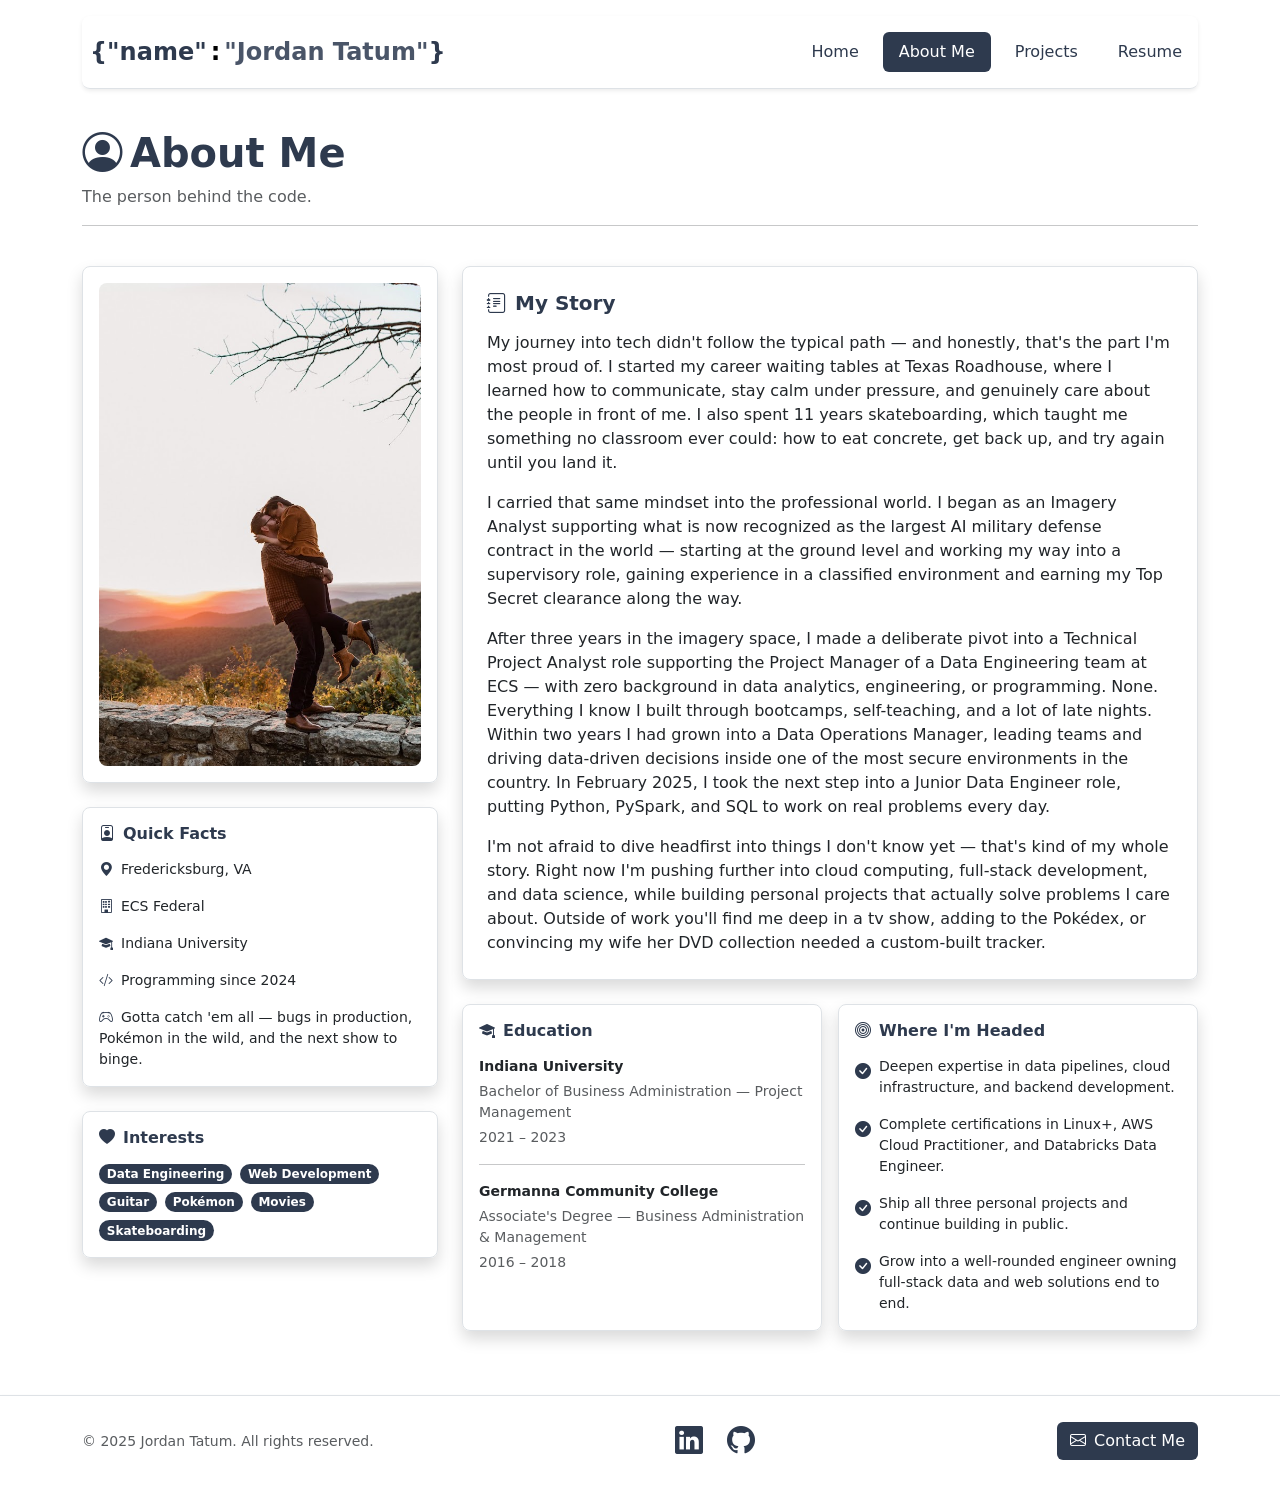
==== about_me.html @ b3b7743f "Initial commit Changes to be committed: 	new file:   about_me.html 	new file:   assests/jordan_resum" ====
<!DOCTYPE html>
<html lang="en">
  <head>
    <meta charset="UTF-8" />
    <meta name="viewport" content="width=device-width, initial-scale=1.0" />
    <link
      href="https://cdn.jsdelivr.net/npm/bootstrap@5.3.8/dist/css/bootstrap.min.css"
      rel="stylesheet"
      integrity="sha384-sRIl4kxILFvY47J16cr9ZwB07vP4J8+LH7qKQnuqkuIAvNWLzeN8tE5YBujZqJLB"
      crossorigin="anonymous"
    />
    <link rel="stylesheet" href="https://cdn.jsdelivr.net/npm/bootstrap-icons@1.11.3/font/bootstrap-icons.min.css"/>
    <link rel="stylesheet" href="./style.css" />
    <title>Jordan Tatum | About Me</title>
  </head>

  <body>

    <!-- Header Bar -->
    <div class="container pt-3">
      <header class="d-flex flex-wrap justify-content-center py-3 mb-4 border-bottom shadow-sm rounded-3">
        <a href="./home.html"
          class="d-flex align-items-center mb-3 mb-md-0 me-md-auto link-body-emphasis text-decoration-none px-2"
        >
          <span class="fs-4 fw-bold" style="color: #2e3a4e;">{ </span>
          <span class="fs-4 fw-bold" style="color: #2e3a4e;">"name"</span>
          <span class="fs-4 fw-bold mx-1">:</span>
          <span class="fs-4 fw-bold" style="color: #4a5568;">"Jordan Tatum"</span>
          <span class="fs-4 fw-bold" style="color: #2e3a4e;"> }</span>
        </a>
        <ul class="nav nav-pills gap-2">
          <li class="nav-item"><a href="./home.html" class="nav-link">Home</a></li>
          <li class="nav-item"><a href="./about_me.html" class="nav-link active" aria-current="page">About Me</a></li>
          <li class="nav-item"><a href="./projects.html" class="nav-link">Projects</a></li>
          <li class="nav-item"><a href="./resume.html" class="nav-link">Resume</a></li>
        </ul>
      </header>
    </div>

    <!-- Page Header -->
    <div class="container pt-3 pb-2">
      <h1 class="fw-bold" style="color: #2e3a4e;">
        <i class="bi bi-person-circle me-2"></i>About Me
      </h1>
      <p class="text-muted">The person behind the code.</p>
      <hr />
    </div>

    <!-- Main Content -->
    <div class="container py-3">
      <div class="row g-4">

        <!-- Left Column -->
        <div class="col-lg-4 d-flex flex-column gap-4">

          <!-- Photo Card -->
          <div class="border rounded-3 shadow p-3 text-center">
            <img
              src="./assests/maddy_and_jordan.jpeg"
              class="img-fluid rounded-3"
              alt="Jordan Tatum"
              style="max-width: 100%; object-fit: cover;"
              loading="lazy"
            />
          </div>

          <!-- Quick Facts Card -->
          <div class="border rounded-3 shadow p-3">
            <h6 class="fw-bold mb-3" style="color: #2e3a4e;">
              <i class="bi bi-person-badge me-2"></i>Quick Facts
            </h6>
            <ul class="list-unstyled mb-0 d-flex flex-column gap-3">
              <li class="small"><i class="bi bi-geo-alt-fill me-2" style="color: #2e3a4e;"></i>Fredericksburg, VA</li>
              <li class="small"><i class="bi bi-building me-2" style="color: #2e3a4e;"></i>ECS Federal</li>
              <li class="small"><i class="bi bi-mortarboard-fill me-2" style="color: #2e3a4e;"></i>Indiana University</li>
              <li class="small"><i class="bi bi-code-slash me-2" style="color: #2e3a4e;"></i>Programming since 2024</li>
              <li class="small"><i class="bi bi-controller me-2" style="color: #2e3a4e;"></i>Gotta catch 'em all — bugs in production, Pokémon in the wild, and the next show to binge.</li>
            </ul>
          </div>

          <!-- Interests Card -->
          <div class="border rounded-3 shadow p-3">
            <h6 class="fw-bold mb-3" style="color: #2e3a4e;">
              <i class="bi bi-heart-fill me-2"></i>Interests
            </h6>
            <div class="d-flex flex-wrap gap-2">
              <span class="badge rounded-pill" style="background-color: #2e3a4e;">Data Engineering</span>
              <span class="badge rounded-pill" style="background-color: #2e3a4e;">Web Development</span>
              <span class="badge rounded-pill" style="background-color: #2e3a4e;">Guitar</span>
              <span class="badge rounded-pill" style="background-color: #2e3a4e;">Pokémon</span>
              <span class="badge rounded-pill" style="background-color: #2e3a4e;">Movies</span>
              <span class="badge rounded-pill" style="background-color: #2e3a4e;">Skateboarding</span>
            </div>
          </div>

        </div>

        <!-- Right Column -->
        <div class="col-lg-8 d-flex flex-column gap-4">

          <!-- My Story Card -->
          <div class="border rounded-3 shadow p-4">
            <h5 class="fw-bold mb-3" style="color: #2e3a4e;">
              <i class="bi bi-journal-text me-2"></i>My Story
            </h5>
            <p class="mb-3">
              My journey into tech didn't follow the typical path — and honestly, that's the part I'm most
              proud of. I started my career waiting tables at Texas Roadhouse, where I learned how to
              communicate, stay calm under pressure, and genuinely care about the people in front of me.
              I also spent 11 years skateboarding, which taught me something no classroom ever could:
              how to eat concrete, get back up, and try again until you land it.
            </p>
            <p class="mb-3">
              I carried that same mindset into the professional world. I began as an Imagery Analyst
              supporting what is now recognized as the largest AI military defense contract in the world —
              starting at the ground level and working my way into a supervisory role, gaining experience
              in a classified environment and earning my Top Secret clearance along the way.
            </p>
            <p class="mb-3">
              After three years in the imagery space, I made a deliberate pivot into a Technical Project
              Analyst role supporting the Project Manager of a Data Engineering team at ECS — with zero
              background in data analytics, engineering, or programming. None. Everything I know I built
              through bootcamps, self-teaching, and a lot of late nights. Within two years I had grown
              into a Data Operations Manager, leading teams and driving data-driven decisions inside one
              of the most secure environments in the country. In February 2025, I took the next step into
              a Junior Data Engineer role, putting Python, PySpark, and SQL to work on real problems every day.
            </p>
            <p class="mb-0">
              I'm not afraid to dive headfirst into things I don't know yet — that's kind of my whole story.
              Right now I'm pushing further into cloud computing, full-stack development, and data science,
              while building personal projects that actually solve problems I care about. Outside of work
              you'll find me deep in a tv show, adding to the Pokédex, or convincing my wife her
              DVD collection needed a custom-built tracker.
            </p>
          </div>

          <!-- Education + Where I'm Headed Row -->
          <div class="row g-3">

            <!-- Education -->
            <div class="col-md-6">
              <div class="border rounded-3 shadow p-3 h-100">
                <h6 class="fw-bold mb-3" style="color: #2e3a4e;">
                  <i class="bi bi-mortarboard-fill me-2"></i>Education
                </h6>
                <p class="fw-semibold mb-1 small">Indiana University</p>
                <p class="text-muted small mb-1">Bachelor of Business Administration — Project Management</p>
                <p class="text-muted small mb-0">2021 – 2023</p>

                <hr class="my-3" />

                <p class="fw-semibold mb-1 small">Germanna Community College</p>
                <p class="text-muted small mb-1">Associate's Degree — Business Administration & Management</p>
                <p class="text-muted small mb-0">2016 – 2018</p>
              </div>
            </div>

            <!-- Where I'm Headed -->
            <div class="col-md-6">
              <div class="border rounded-3 shadow p-3 h-100">
                <h6 class="fw-bold mb-3" style="color: #2e3a4e;">
                  <i class="bi bi-bullseye me-2"></i>Where I'm Headed
                </h6>
                <div class="d-flex flex-column gap-3">
                  <div class="d-flex align-items-start gap-2">
                    <i class="bi bi-check-circle-fill mt-1 flex-shrink-0" style="color: #2e3a4e;"></i>
                    <p class="mb-0 small">Deepen expertise in data pipelines, cloud infrastructure, and backend development.</p>
                  </div>
                  <div class="d-flex align-items-start gap-2">
                    <i class="bi bi-check-circle-fill mt-1 flex-shrink-0" style="color: #2e3a4e;"></i>
                    <p class="mb-0 small">Complete certifications in Linux+, AWS Cloud Practitioner, and Databricks Data Engineer.</p>
                  </div>
                  <div class="d-flex align-items-start gap-2">
                    <i class="bi bi-check-circle-fill mt-1 flex-shrink-0" style="color: #2e3a4e;"></i>
                    <p class="mb-0 small">Ship all three personal projects and continue building in public.</p>
                  </div>
                  <div class="d-flex align-items-start gap-2">
                    <i class="bi bi-check-circle-fill mt-1 flex-shrink-0" style="color: #2e3a4e;"></i>
                    <p class="mb-0 small">Grow into a well-rounded engineer owning full-stack data and web solutions end to end.</p>
                  </div>
                </div>
              </div>
            </div>

          </div>

        </div>
      </div>
    </div>

    <!-- Footer -->
    <footer class="border-top shadow-sm mt-5 py-4">
      <div class="container d-flex align-items-center justify-content-between">
        <p class="text-muted small mb-0">&copy; 2025 Jordan Tatum. All rights reserved.</p>
        <div class="d-flex gap-4">
          <a href="https://linkedin.com/in/yourprofile" target="_blank" style="color: #2e3a4e; font-size: 1.75rem;">
            <i class="bi bi-linkedin"></i>
          </a>
          <a href="https://github.com/yourprofile" target="_blank" style="color: #2e3a4e; font-size: 1.75rem;">
            <i class="bi bi-github"></i>
          </a>
        </div>
        <a href="mailto:your@email.com" class="btn" style="background-color: #2e3a4e; color: #ffffff;">
          <i class="bi bi-envelope me-2"></i>Contact Me
        </a>
      </div>
    </footer>

  </body>
</html>
---- style.css ----
.nav-pills .nav-link.active {
  background-color: #2e3a4e;
  color: #ffffff;
}

.nav-pills .nav-link:hover {
  background-color: #4a5568;
  color: #ffffff;
}

.nav-pills .nav-link {
  color: #2e3a4e;
}
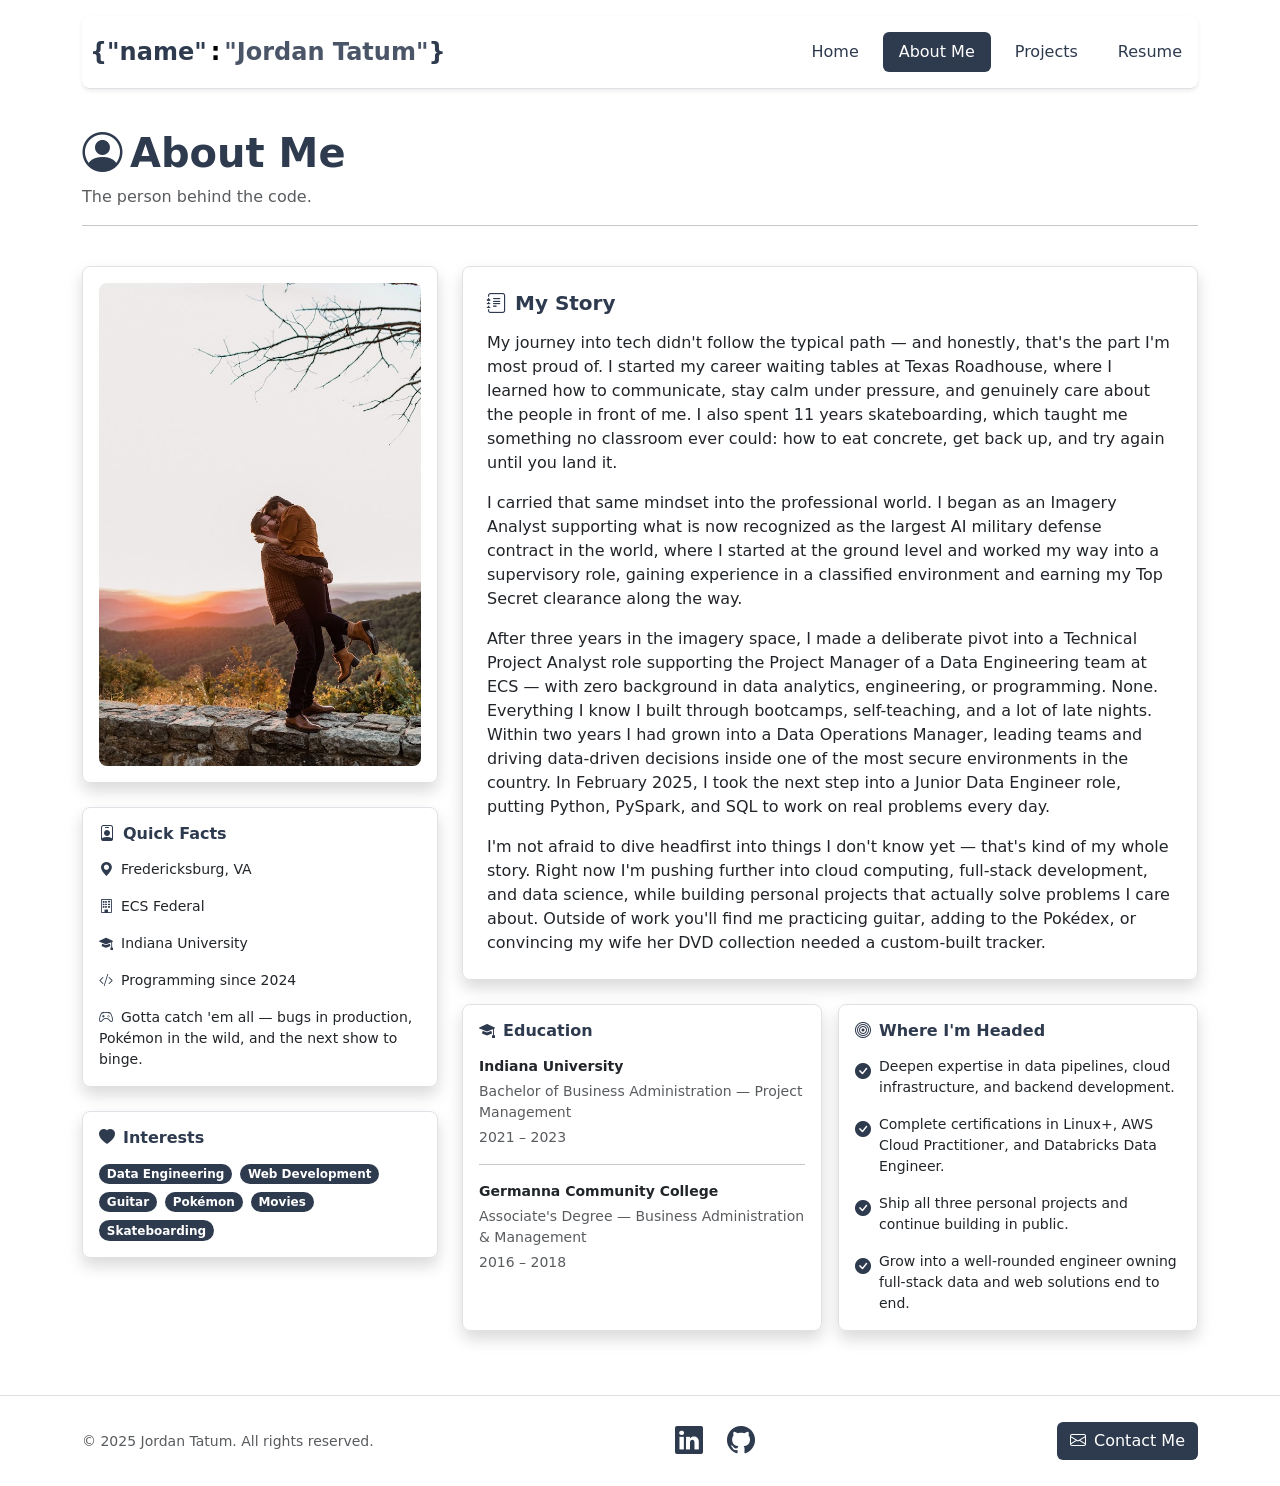
==== commit c420eb40: "changes to text and layout" ====
--- a/about_me.html
+++ b/about_me.html
@@ -19,7 +19,7 @@
     <!-- Header Bar -->
     <div class="container pt-3">
       <header class="d-flex flex-wrap justify-content-center py-3 mb-4 border-bottom shadow-sm rounded-3">
-        <a href="./home.html"
+        <a href="./index.html"
           class="d-flex align-items-center mb-3 mb-md-0 me-md-auto link-body-emphasis text-decoration-none px-2"
         >
           <span class="fs-4 fw-bold" style="color: #2e3a4e;">{ </span>
@@ -29,7 +29,7 @@
           <span class="fs-4 fw-bold" style="color: #2e3a4e;"> }</span>
         </a>
         <ul class="nav nav-pills gap-2">
-          <li class="nav-item"><a href="./home.html" class="nav-link">Home</a></li>
+          <li class="nav-item"><a href="./index.html" class="nav-link">Home</a></li>
           <li class="nav-item"><a href="./about_me.html" class="nav-link active" aria-current="page">About Me</a></li>
           <li class="nav-item"><a href="./projects.html" class="nav-link">Projects</a></li>
           <li class="nav-item"><a href="./resume.html" class="nav-link">Resume</a></li>
@@ -112,8 +112,8 @@
             </p>
             <p class="mb-3">
               I carried that same mindset into the professional world. I began as an Imagery Analyst
-              supporting what is now recognized as the largest AI military defense contract in the world —
-              starting at the ground level and working my way into a supervisory role, gaining experience
+              supporting what is now recognized as the largest AI military defense contract in the world, where I 
+              started at the ground level and worked my way into a supervisory role, gaining experience
               in a classified environment and earning my Top Secret clearance along the way.
             </p>
             <p class="mb-3">
@@ -129,7 +129,7 @@
               I'm not afraid to dive headfirst into things I don't know yet — that's kind of my whole story.
               Right now I'm pushing further into cloud computing, full-stack development, and data science,
               while building personal projects that actually solve problems I care about. Outside of work
-              you'll find me deep in a tv show, adding to the Pokédex, or convincing my wife her
+              you'll find me practicing guitar, adding to the Pokédex, or convincing my wife her
               DVD collection needed a custom-built tracker.
             </p>
           </div>
